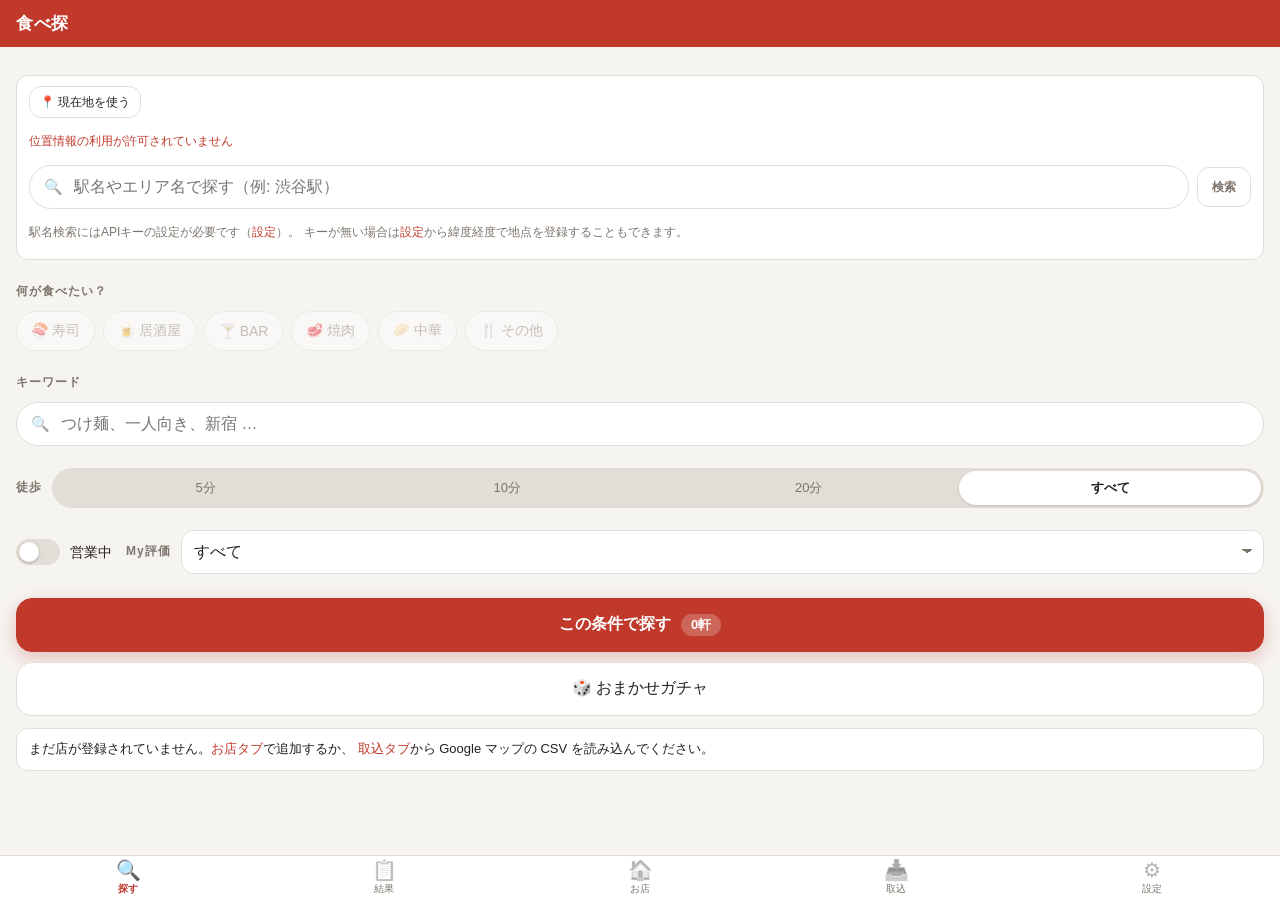
==== index.html @ f6c7ba4b "駅名・エリア名検索を確実に効くようにし、優先されていることを明示 これまでの修正（GPSとのレースコンディション対策）はロジックとしては 正しかったが、それでも『駅名を入れても現在地のままになる』とい" ====
<!DOCTYPE html>
<html lang="ja">
<head>
<meta charset="utf-8">
<meta name="viewport" content="width=device-width,initial-scale=1,viewport-fit=cover">
<meta name="theme-color" content="#c0392b">
<title>食べ探</title>
<link rel="manifest" href="./manifest.webmanifest">
<link rel="icon" href="./icons/icon-192.png">
<link rel="apple-touch-icon" href="./icons/apple-touch-icon.png">
<meta name="mobile-web-app-capable" content="yes">
<link rel="stylesheet" href="./vendor/leaflet/leaflet.css">
<link rel="stylesheet" href="./css/style.css?v=33">
</head>
<body>

<header id="hdr">
  <h1>食べ探</h1>
  <span class="mini" id="hdr-info"></span>
</header>

<main id="view"></main>

<nav id="nav"></nav>

<!-- 地図。CDN ではなく同梱しています（電波が悪くてもアプリが開けるように） -->
<script src="./vendor/leaflet/leaflet.js"></script>

<!-- 読み込み順に依存関係があります。並べ替えないでください。
     ファイルを足すときは、それを使う側より前に1行加えてください。

     ?v=NN は GitHub Pages（Fastly CDN）が Cache-Control: max-age=600 を
     返すため付けています。これが無いと、sw.js の CACHE 版を上げて
     「保存された表示を消して読み込み直す」を押しても、ブラウザが
     10分以内にキャッシュした古い JS をそのまま使い続けることがあります。
     JS を1つでも変更したら、sw.js の CACHE 番号とこの ?v= を同じ数字に
     そろえてください（上の style.css?v= も同様）。 -->
<script src="js/01-utils.js?v=33"></script>     <!-- 定数・日付・時刻・距離・正規化 -->
<script src="js/02-genres.js?v=33"></script>    <!-- ジャンル定義 -->
<script src="js/03-storage.js?v=33"></script>   <!-- 保存・読み込み・移行 -->
<script src="js/05-search.js?v=33"></script>    <!-- 検索の中核（距離・営業中・絞込・ルーレット） -->
<script src="js/06-router.js?v=33"></script>    <!-- 画面ルーター・共通パーツ -->
<script src="js/07-places.js?v=33"></script>    <!-- Places API 連携（05 の normHours / guessGenres を使う） -->
<script src="js/10-find.js?v=33"></script>      <!-- 探す -->
<script src="js/11-result.js?v=33"></script>    <!-- 結果（リスト／地図） -->
<script src="js/12-map.js?v=33"></script>       <!-- 地図の描画 -->
<script src="js/13-shop.js?v=33"></script>      <!-- お店の一覧・登録・編集 -->
<script src="js/14-import.js?v=33"></script>    <!-- Takeout CSV の取り込み -->
<script src="js/15-settings.js?v=33"></script>  <!-- 設定 -->
<script src="js/16-share.js?v=33"></script>     <!-- 共有シートからの登録 -->
<script src="js/20-boot.js?v=33"></script>      <!-- 起動 -->
</body>
</html>
---- vendor/leaflet/leaflet.css ----
/* required styles */

.leaflet-pane,
.leaflet-tile,
.leaflet-marker-icon,
.leaflet-marker-shadow,
.leaflet-tile-container,
.leaflet-pane > svg,
.leaflet-pane > canvas,
.leaflet-zoom-box,
.leaflet-image-layer,
.leaflet-layer {
	position: absolute;
	left: 0;
	top: 0;
	}
.leaflet-container {
	overflow: hidden;
	}
.leaflet-tile,
.leaflet-marker-icon,
.leaflet-marker-shadow {
	-webkit-user-select: none;
	   -moz-user-select: none;
	        user-select: none;
	  -webkit-user-drag: none;
	}
/* Prevents IE11 from highlighting tiles in blue */
.leaflet-tile::selection {
	background: transparent;
}
/* Safari renders non-retina tile on retina better with this, but Chrome is worse */
.leaflet-safari .leaflet-tile {
	image-rendering: -webkit-optimize-contrast;
	}
/* hack that prevents hw layers "stretching" when loading new tiles */
.leaflet-safari .leaflet-tile-container {
	width: 1600px;
	height: 1600px;
	-webkit-transform-origin: 0 0;
	}
.leaflet-marker-icon,
.leaflet-marker-shadow {
	display: block;
	}
/* .leaflet-container svg: reset svg max-width decleration shipped in Joomla! (joomla.org) 3.x */
/* .leaflet-container img: map is broken in FF if you have max-width: 100% on tiles */
.leaflet-container .leaflet-overlay-pane svg {
	max-width: none !important;
	max-height: none !important;
	}
.leaflet-container .leaflet-marker-pane img,
.leaflet-container .leaflet-shadow-pane img,
.leaflet-container .leaflet-tile-pane img,
.leaflet-container img.leaflet-image-layer,
.leaflet-container .leaflet-tile {
	max-width: none !important;
	max-height: none !important;
	width: auto;
	padding: 0;
	}

.leaflet-container img.leaflet-tile {
	/* See: https://bugs.chromium.org/p/chromium/issues/detail?id=600120 */
	mix-blend-mode: plus-lighter;
}

.leaflet-container.leaflet-touch-zoom {
	-ms-touch-action: pan-x pan-y;
	touch-action: pan-x pan-y;
	}
.leaflet-container.leaflet-touch-drag {
	-ms-touch-action: pinch-zoom;
	/* Fallback for FF which doesn't support pinch-zoom */
	touch-action: none;
	touch-action: pinch-zoom;
}
.leaflet-container.leaflet-touch-drag.leaflet-touch-zoom {
	-ms-touch-action: none;
	touch-action: none;
}
.leaflet-container {
	-webkit-tap-highlight-color: transparent;
}
.leaflet-container a {
	-webkit-tap-highlight-color: rgba(51, 181, 229, 0.4);
}
.leaflet-tile {
	filter: inherit;
	visibility: hidden;
	}
.leaflet-tile-loaded {
	visibility: inherit;
	}
.leaflet-zoom-box {
	width: 0;
	height: 0;
	-moz-box-sizing: border-box;
	     box-sizing: border-box;
	z-index: 800;
	}
/* workaround for https://bugzilla.mozilla.org/show_bug.cgi?id=888319 */
.leaflet-overlay-pane svg {
	-moz-user-select: none;
	}

.leaflet-pane         { z-index: 400; }

.leaflet-tile-pane    { z-index: 200; }
.leaflet-overlay-pane { z-index: 400; }
.leaflet-shadow-pane  { z-index: 500; }
.leaflet-marker-pane  { z-index: 600; }
.leaflet-tooltip-pane   { z-index: 650; }
.leaflet-popup-pane   { z-index: 700; }

.leaflet-map-pane canvas { z-index: 100; }
.leaflet-map-pane svg    { z-index: 200; }

.leaflet-vml-shape {
	width: 1px;
	height: 1px;
	}
.lvml {
	behavior: url(#default#VML);
	display: inline-block;
	position: absolute;
	}


/* control positioning */

.leaflet-control {
	position: relative;
	z-index: 800;
	pointer-events: visiblePainted; /* IE 9-10 doesn't have auto */
	pointer-events: auto;
	}
.leaflet-top,
.leaflet-bottom {
	position: absolute;
	z-index: 1000;
	pointer-events: none;
	}
.leaflet-top {
	top: 0;
	}
.leaflet-right {
	right: 0;
	}
.leaflet-bottom {
	bottom: 0;
	}
.leaflet-left {
	left: 0;
	}
.leaflet-control {
	float: left;
	clear: both;
	}
.leaflet-right .leaflet-control {
	float: right;
	}
.leaflet-top .leaflet-control {
	margin-top: 10px;
	}
.leaflet-bottom .leaflet-control {
	margin-bottom: 10px;
	}
.leaflet-left .leaflet-control {
	margin-left: 10px;
	}
.leaflet-right .leaflet-control {
	margin-right: 10px;
	}


/* zoom and fade animations */

.leaflet-fade-anim .leaflet-popup {
	opacity: 0;
	-webkit-transition: opacity 0.2s linear;
	   -moz-transition: opacity 0.2s linear;
	        transition: opacity 0.2s linear;
	}
.leaflet-fade-anim .leaflet-map-pane .leaflet-popup {
	opacity: 1;
	}
.leaflet-zoom-animated {
	-webkit-transform-origin: 0 0;
	    -ms-transform-origin: 0 0;
	        transform-origin: 0 0;
	}
svg.leaflet-zoom-animated {
	will-change: transform;
}

.leaflet-zoom-anim .leaflet-zoom-animated {
	-webkit-transition: -webkit-transform 0.25s cubic-bezier(0,0,0.25,1);
	   -moz-transition:    -moz-transform 0.25s cubic-bezier(0,0,0.25,1);
	        transition:         transform 0.25s cubic-bezier(0,0,0.25,1);
	}
.leaflet-zoom-anim .leaflet-tile,
.leaflet-pan-anim .leaflet-tile {
	-webkit-transition: none;
	   -moz-transition: none;
	        transition: none;
	}

.leaflet-zoom-anim .leaflet-zoom-hide {
	visibility: hidden;
	}


/* cursors */

.leaflet-interactive {
	cursor: pointer;
	}
.leaflet-grab {
	cursor: -webkit-grab;
	cursor:    -moz-grab;
	cursor:         grab;
	}
.leaflet-crosshair,
.leaflet-crosshair .leaflet-interactive {
	cursor: crosshair;
	}
.leaflet-popup-pane,
.leaflet-control {
	cursor: auto;
	}
.leaflet-dragging .leaflet-grab,
.leaflet-dragging .leaflet-grab .leaflet-interactive,
.leaflet-dragging .leaflet-marker-draggable {
	cursor: move;
	cursor: -webkit-grabbing;
	cursor:    -moz-grabbing;
	cursor:         grabbing;
	}

/* marker & overlays interactivity */
.leaflet-marker-icon,
.leaflet-marker-shadow,
.leaflet-image-layer,
.leaflet-pane > svg path,
.leaflet-tile-container {
	pointer-events: none;
	}

.leaflet-marker-icon.leaflet-interactive,
.leaflet-image-layer.leaflet-interactive,
.leaflet-pane > svg path.leaflet-interactive,
svg.leaflet-image-layer.leaflet-interactive path {
	pointer-events: visiblePainted; /* IE 9-10 doesn't have auto */
	pointer-events: auto;
	}

/* visual tweaks */

.leaflet-container {
	background: #ddd;
	outline-offset: 1px;
	}
.leaflet-container a {
	color: #0078A8;
	}
.leaflet-zoom-box {
	border: 2px dotted #38f;
	background: rgba(255,255,255,0.5);
	}


/* general typography */
.leaflet-container {
	font-family: "Helvetica Neue", Arial, Helvetica, sans-serif;
	font-size: 12px;
	font-size: 0.75rem;
	line-height: 1.5;
	}


/* general toolbar styles */

.leaflet-bar {
	box-shadow: 0 1px 5px rgba(0,0,0,0.65);
	border-radius: 4px;
	}
.leaflet-bar a {
	background-color: #fff;
	border-bottom: 1px solid #ccc;
	width: 26px;
	height: 26px;
	line-height: 26px;
	display: block;
	text-align: center;
	text-decoration: none;
	color: black;
	}
.leaflet-bar a,
.leaflet-control-layers-toggle {
	background-position: 50% 50%;
	background-repeat: no-repeat;
	display: block;
	}
.leaflet-bar a:hover,
.leaflet-bar a:focus {
	background-color: #f4f4f4;
	}
.leaflet-bar a:first-child {
	border-top-left-radius: 4px;
	border-top-right-radius: 4px;
	}
.leaflet-bar a:last-child {
	border-bottom-left-radius: 4px;
	border-bottom-right-radius: 4px;
	border-bottom: none;
	}
.leaflet-bar a.leaflet-disabled {
	cursor: default;
	background-color: #f4f4f4;
	color: #bbb;
	}

.leaflet-touch .leaflet-bar a {
	width: 30px;
	height: 30px;
	line-height: 30px;
	}
.leaflet-touch .leaflet-bar a:first-child {
	border-top-left-radius: 2px;
	border-top-right-radius: 2px;
	}
.leaflet-touch .leaflet-bar a:last-child {
	border-bottom-left-radius: 2px;
	border-bottom-right-radius: 2px;
	}

/* zoom control */

.leaflet-control-zoom-in,
.leaflet-control-zoom-out {
	font: bold 18px 'Lucida Console', Monaco, monospace;
	text-indent: 1px;
	}

.leaflet-touch .leaflet-control-zoom-in, .leaflet-touch .leaflet-control-zoom-out  {
	font-size: 22px;
	}


/* layers control */

.leaflet-control-layers {
	box-shadow: 0 1px 5px rgba(0,0,0,0.4);
	background: #fff;
	border-radius: 5px;
	}
.leaflet-control-layers-toggle {
	background-image: url(images/layers.png);
	width: 36px;
	height: 36px;
	}
.leaflet-retina .leaflet-control-layers-toggle {
	background-image: url(images/layers-2x.png);
	background-size: 26px 26px;
	}
.leaflet-touch .leaflet-control-layers-toggle {
	width: 44px;
	height: 44px;
	}
.leaflet-control-layers .leaflet-control-layers-list,
.leaflet-control-layers-expanded .leaflet-control-layers-toggle {
	display: none;
	}
.leaflet-control-layers-expanded .leaflet-control-layers-list {
	display: block;
	position: relative;
	}
.leaflet-control-layers-expanded {
	padding: 6px 10px 6px 6px;
	color: #333;
	background: #fff;
	}
.leaflet-control-layers-scrollbar {
	overflow-y: scroll;
	overflow-x: hidden;
	padding-right: 5px;
	}
.leaflet-control-layers-selector {
	margin-top: 2px;
	position: relative;
	top: 1px;
	}
.leaflet-control-layers label {
	display: block;
	font-size: 13px;
	font-size: 1.08333em;
	}
.leaflet-control-layers-separator {
	height: 0;
	border-top: 1px solid #ddd;
	margin: 5px -10px 5px -6px;
	}

/* Default icon URLs */
.leaflet-default-icon-path { /* used only in path-guessing heuristic, see L.Icon.Default */
	background-image: url(images/marker-icon.png);
	}


/* attribution and scale controls */

.leaflet-container .leaflet-control-attribution {
	background: #fff;
	background: rgba(255, 255, 255, 0.8);
	margin: 0;
	}
.leaflet-control-attribution,
.leaflet-control-scale-line {
	padding: 0 5px;
	color: #333;
	line-height: 1.4;
	}
.leaflet-control-attribution a {
	text-decoration: none;
	}
.leaflet-control-attribution a:hover,
.leaflet-control-attribution a:focus {
	text-decoration: underline;
	}
.leaflet-attribution-flag {
	display: inline !important;
	vertical-align: baseline !important;
	width: 1em;
	height: 0.6669em;
	}
.leaflet-left .leaflet-control-scale {
	margin-left: 5px;
	}
.leaflet-bottom .leaflet-control-scale {
	margin-bottom: 5px;
	}
.leaflet-control-scale-line {
	border: 2px solid #777;
	border-top: none;
	line-height: 1.1;
	padding: 2px 5px 1px;
	white-space: nowrap;
	-moz-box-sizing: border-box;
	     box-sizing: border-box;
	background: rgba(255, 255, 255, 0.8);
	text-shadow: 1px 1px #fff;
	}
.leaflet-control-scale-line:not(:first-child) {
	border-top: 2px solid #777;
	border-bottom: none;
	margin-top: -2px;
	}
.leaflet-control-scale-line:not(:first-child):not(:last-child) {
	border-bottom: 2px solid #777;
	}

.leaflet-touch .leaflet-control-attribution,
.leaflet-touch .leaflet-control-layers,
.leaflet-touch .leaflet-bar {
	box-shadow: none;
	}
.leaflet-touch .leaflet-control-layers,
.leaflet-touch .leaflet-bar {
	border: 2px solid rgba(0,0,0,0.2);
	background-clip: padding-box;
	}


/* popup */

.leaflet-popup {
	position: absolute;
	text-align: center;
	margin-bottom: 20px;
	}
.leaflet-popup-content-wrapper {
	padding: 1px;
	text-align: left;
	border-radius: 12px;
	}
.leaflet-popup-content {
	margin: 13px 24px 13px 20px;
	line-height: 1.3;
	font-size: 13px;
	font-size: 1.08333em;
	min-height: 1px;
	}
.leaflet-popup-content p {
	margin: 17px 0;
	margin: 1.3em 0;
	}
.leaflet-popup-tip-container {
	width: 40px;
	height: 20px;
	position: absolute;
	left: 50%;
	margin-top: -1px;
	margin-left: -20px;
	overflow: hidden;
	pointer-events: none;
	}
.leaflet-popup-tip {
	width: 17px;
	height: 17px;
	padding: 1px;

	margin: -10px auto 0;
	pointer-events: auto;

	-webkit-transform: rotate(45deg);
	   -moz-transform: rotate(45deg);
	    -ms-transform: rotate(45deg);
	        transform: rotate(45deg);
	}
.leaflet-popup-content-wrapper,
.leaflet-popup-tip {
	background: white;
	color: #333;
	box-shadow: 0 3px 14px rgba(0,0,0,0.4);
	}
.leaflet-container a.leaflet-popup-close-button {
	position: absolute;
	top: 0;
	right: 0;
	border: none;
	text-align: center;
	width: 24px;
	height: 24px;
	font: 16px/24px Tahoma, Verdana, sans-serif;
	color: #757575;
	text-decoration: none;
	background: transparent;
	}
.leaflet-container a.leaflet-popup-close-button:hover,
.leaflet-container a.leaflet-popup-close-button:focus {
	color: #585858;
	}
.leaflet-popup-scrolled {
	overflow: auto;
	}

.leaflet-oldie .leaflet-popup-content-wrapper {
	-ms-zoom: 1;
	}
.leaflet-oldie .leaflet-popup-tip {
	width: 24px;
	margin: 0 auto;

	-ms-filter: "progid:DXImageTransform.Microsoft.Matrix(M11=0.70710678, M12=0.70710678, M21=-0.70710678, M22=0.70710678)";
	filter: progid:DXImageTransform.Microsoft.Matrix(M11=0.70710678, M12=0.70710678, M21=-0.70710678, M22=0.70710678);
	}

.leaflet-oldie .leaflet-control-zoom,
.leaflet-oldie .leaflet-control-layers,
.leaflet-oldie .leaflet-popup-content-wrapper,
.leaflet-oldie .leaflet-popup-tip {
	border: 1px solid #999;
	}


/* div icon */

.leaflet-div-icon {
	background: #fff;
	border: 1px solid #666;
	}


/* Tooltip */
/* Base styles for the element that has a tooltip */
.leaflet-tooltip {
	position: absolute;
	padding: 6px;
	background-color: #fff;
	border: 1px solid #fff;
	border-radius: 3px;
	color: #222;
	white-space: nowrap;
	-webkit-user-select: none;
	-moz-user-select: none;
	-ms-user-select: none;
	user-select: none;
	pointer-events: none;
	box-shadow: 0 1px 3px rgba(0,0,0,0.4);
	}
.leaflet-tooltip.leaflet-interactive {
	cursor: pointer;
	pointer-events: auto;
	}
.leaflet-tooltip-top:before,
.leaflet-tooltip-bottom:before,
.leaflet-tooltip-left:before,
.leaflet-tooltip-right:before {
	position: absolute;
	pointer-events: none;
	border: 6px solid transparent;
	background: transparent;
	content: "";
	}

/* Directions */

.leaflet-tooltip-bottom {
	margin-top: 6px;
}
.leaflet-tooltip-top {
	margin-top: -6px;
}
.leaflet-tooltip-bottom:before,
.leaflet-tooltip-top:before {
	left: 50%;
	margin-left: -6px;
	}
.leaflet-tooltip-top:before {
	bottom: 0;
	margin-bottom: -12px;
	border-top-color: #fff;
	}
.leaflet-tooltip-bottom:before {
	top: 0;
	margin-top: -12px;
	margin-left: -6px;
	border-bottom-color: #fff;
	}
.leaflet-tooltip-left {
	margin-left: -6px;
}
.leaflet-tooltip-right {
	margin-left: 6px;
}
.leaflet-tooltip-left:before,
.leaflet-tooltip-right:before {
	top: 50%;
	margin-top: -6px;
	}
.leaflet-tooltip-left:before {
	right: 0;
	margin-right: -12px;
	border-left-color: #fff;
	}
.leaflet-tooltip-right:before {
	left: 0;
	margin-left: -12px;
	border-right-color: #fff;
	}

/* Printing */

@media print {
	/* Prevent printers from removing background-images of controls. */
	.leaflet-control {
		-webkit-print-color-adjust: exact;
		print-color-adjust: exact;
		}
	}
---- css/style.css ----
/* ============================================================
   食べ探 — スマホ縦持ちを前提にした見た目
   ============================================================ */
:root{
  --bg:#f6f4f1;  --card:#fff;   --line:#e2ddd6;  --ink:#25201c;
  --sub:#7d746b;  --acc:#c0392b;  --acc-w:#fbeceb;
  --ok:#2e7d52;   --warn:#b06a00; --na:#9a938b;
  --r:12px;  --tap:44px;
}
@media (prefers-color-scheme: dark){
  :root{
    --bg:#17140f;  --card:#221e19;  --line:#3a342c;  --ink:#f0ebe4;
    --sub:#a49a8e;  --acc:#e8604f;  --acc-w:#3a1f1b;
    --ok:#5cbd8a;   --warn:#d9973a; --na:#7d746b;
  }
}
*{ box-sizing:border-box; -webkit-tap-highlight-color:transparent; }
html,body{ margin:0; padding:0; }
body{
  background:var(--bg); color:var(--ink);
  font:15px/1.6 -apple-system,'Hiragino Kaku Gothic ProN','Noto Sans JP','Yu Gothic UI',sans-serif;
  padding-bottom:calc(64px + env(safe-area-inset-bottom));
}

/* ---------- ヘッダ ---------- */
#hdr{
  position:sticky; top:0; z-index:20;
  display:flex; align-items:baseline; gap:10px;
  padding:calc(10px + env(safe-area-inset-top)) 16px 10px;
  background:var(--acc); color:#fff;
}
#hdr h1{ margin:0; font-size:17px; letter-spacing:.04em; }
#hdr .mini{ color:#ffffffcc; }

/* ---------- 下部タブ ---------- */
#nav{
  position:fixed; left:0; right:0; bottom:0; z-index:20;
  display:flex; background:var(--card);
  border-top:1px solid var(--line);
  padding-bottom:env(safe-area-inset-bottom);
}
#nav button{
  flex:1; min-height:var(--tap);
  display:flex; flex-direction:column; align-items:center; justify-content:center; gap:2px;
  border:0; background:none; color:var(--sub); font-size:10px; cursor:pointer;
}
#nav button i{ font-style:normal; font-size:20px; line-height:1; filter:grayscale(1); opacity:.55; }
#nav button.on{ color:var(--acc); font-weight:700; }
#nav button.on i{ filter:none; opacity:1; }

/* ---------- 余白・並び ---------- */
.pad{ padding:16px; }
.row{ display:flex; align-items:center; }
.row.between{ justify-content:space-between; }
.row.gap{ gap:8px; }
.mb{ margin-bottom:12px; } .mt{ margin-top:12px; } .mt2{ margin-top:28px; }
.right{ text-align:right; }
h2{ font-size:19px; margin:0 0 4px; }
h3{ font-size:14px; margin:0 0 6px; color:var(--sub); font-weight:700; }
.mini{ font-size:12px; color:var(--sub); font-weight:400; }
.na{ color:var(--na); }
p{ margin:6px 0; }

/* ---------- ボタン ---------- */
button,.btn{
  min-height:var(--tap); padding:0 16px;
  border:1px solid var(--line); border-radius:var(--r);
  background:var(--card); color:var(--ink);
  font-size:14px; font-family:inherit; cursor:pointer;
  display:inline-flex; align-items:center; justify-content:center;
  text-decoration:none;
}
button:active,.btn:active{ transform:scale(.98); }
button.pri,.btn.pri{ background:var(--acc); border-color:var(--acc); color:#fff; font-weight:700; }
button.ghost{ background:none; border-color:transparent; color:var(--sub); }
button.danger{ color:var(--acc); border-color:var(--acc); }
button.sm{ min-height:32px; padding:0 10px; font-size:12px; }
a{ color:var(--acc); cursor:pointer; }

/* ---------- 入力 ---------- */
.lbl{ display:block; margin:16px 0 6px; font-size:13px; font-weight:700; }
.lbl .mini{ font-weight:400; margin-left:4px; }
.req{ color:var(--acc); font-size:11px; margin-left:4px; }
.fld{
  width:100%; min-height:var(--tap); padding:10px 12px;
  border:1px solid var(--line); border-radius:var(--r);
  background:var(--card); color:var(--ink);
  font-size:16px;                 /* 16px 未満だと iOS で自動ズームする */
  font-family:inherit;
}
.fld.sm{ flex:1; min-width:0; }
textarea.fld{ min-height:80px; resize:vertical; line-height:1.6; }
select.fld{ appearance:none; padding-right:28px;
  background-image:linear-gradient(45deg,transparent 50%,var(--sub) 50%),
                   linear-gradient(135deg,var(--sub) 50%,transparent 50%);
  background-position:calc(100% - 16px) 50%, calc(100% - 11px) 50%;
  background-size:5px 5px,5px 5px; background-repeat:no-repeat; }

/* ---------- カード ---------- */
.cards{ display:flex; flex-direction:column; gap:8px; }
.card{
  padding:12px 14px; border:1px solid var(--line); border-radius:var(--r);
  background:var(--card); cursor:pointer;
}
.card b{ font-size:15px; }
.clip{ overflow:hidden; text-overflow:ellipsis; white-space:nowrap; }

/* ---------- タグ・チップ ---------- */
.tags{ display:flex; flex-wrap:wrap; gap:4px; margin-top:4px; }
.tag{
  font-size:11px; padding:2px 8px; border-radius:99px;
  background:var(--acc-w); color:var(--acc); white-space:nowrap;
}
.tag.alt{ background:var(--line); color:var(--sub); }
.tag.na{ background:none; border:1px dashed var(--na); color:var(--na); }

.chips{ display:flex; flex-wrap:wrap; gap:6px; }
.chip{
  min-height:36px; padding:0 12px; font-size:13px;
  border-radius:99px; border:1px solid var(--line); background:var(--card); color:var(--sub);
}
.chip.on{ background:var(--acc); border-color:var(--acc); color:#fff; font-weight:700; }

/* ---------- ★ ----------
   ★は必ず横一列に並べる（スマホで縦に折り返した実例があるため、
   inline-flex と nowrap で明示的に固定している） */
.stars{
  color:#e8a33d; letter-spacing:1px; white-space:nowrap;
  display:inline-flex; align-items:center; flex-wrap:nowrap; line-height:1;
}
.stars .off,.stars.off{ color:var(--line); }
.stars.pick b{ font-size:26px; cursor:pointer; padding:0 1px; font-weight:400; }
.stars.pick b.off{ color:var(--line); }

/* ---------- 定義リスト ---------- */
.kv{ border-top:1px solid var(--line); margin-top:8px; }
.kv > div{
  display:flex; gap:12px; padding:9px 2px;
  border-bottom:1px solid var(--line); font-size:14px;
}
.kv > div > span:first-child{ flex:0 0 88px; color:var(--sub); font-size:13px; }

/* ---------- 注記・空状態 ---------- */
.note{
  padding:10px 12px; border-radius:var(--r); font-size:13px;
  background:var(--card); border:1px solid var(--line);
}
.note.warn{ background:var(--acc-w); border-color:transparent; color:var(--acc); }
.empty{ padding:48px 16px; text-align:center; color:var(--sub); }

/* ---------- 探す・結果 ---------- */
.grow{ flex:1; }
.sw{ display:flex; align-items:center; gap:8px; min-height:var(--tap); font-size:14px; cursor:pointer; white-space:nowrap; }
.sw input{ width:20px; height:20px; accent-color:var(--acc); flex:0 0 auto; }
/* 「営業中」と「My評価」を同列に。狭い画面ではチェックボックス側を優先して詰める */
.cond-row{ flex-wrap:wrap; }
.cond-row .sw{ flex:0 0 auto; }
.cond-row select.fld{ min-width:130px; }

.chip b{ margin-left:5px; font-size:11px; opacity:.7; font-weight:400; }
.chip.dim{ opacity:.42; }
.chip.on.dim{ opacity:1; }

.hit{ margin:18px 0 10px; font-size:14px; color:var(--sub); }
.hit b{ font-size:19px; color:var(--ink); margin:0 2px; }

.cond{ display:flex; flex-wrap:wrap; gap:4px; }

.subtabs{ display:flex; gap:4px; padding:3px; border-radius:var(--r); background:var(--line); }
.subtabs button{ flex:1; min-height:36px; border:0; background:none; color:var(--sub); font-size:13px; }
.subtabs button.on{ background:var(--card); color:var(--ink); font-weight:700; border-radius:9px; }

.dist{ font-size:13px; color:var(--sub); white-space:nowrap; margin-left:8px; }
.station{ margin:2px 0 0; }
.map{ height:60vh; min-height:320px; margin-top:12px; border-radius:var(--r); overflow:hidden;
      border:1px solid var(--line); background:var(--card); }

.pick{ padding:22px 18px; margin-top:8px; text-align:center;
       border:2px solid var(--acc); border-radius:var(--r); background:var(--card); }
.pick > b{ display:block; font-size:22px; margin-bottom:10px; }
.pick .tags{ justify-content:center; }

/* 営業状態 */
.tag.open{ background:#e4f3ea; color:var(--ok); }
.tag.closed{ background:var(--line); color:var(--sub); }
.tag.soon{ background:#fdf0dc; color:var(--warn); }
@media (prefers-color-scheme: dark){
  .tag.open{ background:#1d3a2b; }
  .tag.soon{ background:#3a2c14; }
}
.note.ok{ border-color:var(--ok); }
/* 起点の切替（探す画面）専用。常に表示し、2行にコンパクトへ収める：
   1行目＝現在地ボタン＋登録地点の選択欄、2行目＝駅名やエリア名の検索欄 */
.origin-pick{ display:flex; flex-direction:column; gap:8px; }
.origin-pick .row{ gap:8px; }
.origin-pick .row button{ flex:0 0 auto; white-space:nowrap; }
.origin-pick .row button.on{ background:var(--acc); border-color:var(--acc); color:#fff; font-weight:700; }
.origin-pick .row select.fld{ flex:1; min-width:0; }
.origin-pick form.search{ display:flex; align-items:center; gap:8px; margin:0; }
.origin-pick form.search .fld{ flex:1; }
.origin-pick form.search button[type="submit"]{
  flex:0 0 auto; min-height:40px; padding:0 14px;
  border:1.5px solid var(--line); background:var(--card); color:var(--sub); font-weight:700;
}
/* 駅名・エリア名を入力している間（まだ検索前）も、検索結果が起点に
   なったあと（form.search.on）も、赤く強調して「ここが優先される」
   ことをひと目でわかるようにする */
.origin-pick form.search input:not(:placeholder-shown),
.origin-pick form.search.on input{
  background:var(--acc-w); border-color:var(--acc); color:var(--acc); font-weight:700;
}
.origin-pick form.search input:not(:placeholder-shown) ~ button[type="submit"],
.origin-pick form.search.on button[type="submit"]{
  background:var(--acc); border-color:var(--acc); color:#fff;
}

/* ---------- 地図のピン ----------
   伝統的な「しずく形」はそのまま使いつつ、営業状態の色を全体に敷いて
   一目で分かるようにし、中央に白い円バッジを置いてジャンルの絵文字を
   くっきり見せる（しずく本体の色がどれだけ濃くても絵文字が埋もれない）。
   出現時に小さくポップするアニメーションを付けて、置かれた感を出す。 */
.pin{
  width:34px; height:34px; border-radius:50% 50% 50% 4px;
  transform:rotate(-45deg) scale(0);
  display:flex; align-items:center; justify-content:center;
  background:var(--pin-c, var(--na));
  box-shadow:0 3px 10px rgba(0,0,0,.32), inset 0 1px 2px rgba(255,255,255,.4);
  animation:pin-pop .32s cubic-bezier(.34,1.56,.64,1) both;
}
.pin .pin-dot{
  width:22px; height:22px; border-radius:50%;
  display:flex; align-items:center; justify-content:center;
  background:var(--card);
  box-shadow:0 1px 3px rgba(0,0,0,.22);
  transform:rotate(45deg);
  font-size:14px; line-height:1;
}
.pin.open{ --pin-c:var(--ok); }
.pin.closed{ --pin-c:var(--na); opacity:.6; }
.pin.unknown{ --pin-c:var(--sub); }
@keyframes pin-pop{
  from{ transform:rotate(-45deg) scale(0); }
  60%{  transform:rotate(-45deg) scale(1.12); }
  to{   transform:rotate(-45deg) scale(1); }
}

/* 現在地（起点）のピン。常時ふわっと広がる輪で「ここにいる」感を出す */
.pin.here{
  width:20px; height:20px; border-radius:50%; transform:none; animation:none;
  background:radial-gradient(circle at 34% 30%, #6d9bf2, #2f6fe0 72%);
  border:3px solid #fff;
  box-shadow:0 2px 8px rgba(0,0,0,.32);
  position:relative;
}
.pin.here::after{
  content:''; position:absolute; inset:-11px; border-radius:50%;
  border:2px solid #2f6fe0;
  animation:pin-here-pulse 2.4s ease-out infinite;
}
@keyframes pin-here-pulse{
  0%{   transform:scale(.3); opacity:.6; }
  100%{ transform:scale(1.7); opacity:0; }
}
@media (prefers-reduced-motion: reduce){
  .pin{ animation:none; transform:rotate(-45deg); }
  .pin.here::after{ animation:none; display:none; }
}
.leaflet-popup-content .pop b{ font-size:14px; }
.leaflet-popup-content .poprow{ display:flex; gap:12px; margin-top:6px; }
.leaflet-container{ font:inherit; background:var(--bg); }

/* ---------- 取り込み ---------- */
ol.steps{ margin:8px 0; padding-left:22px; font-size:14px; }
ol.steps li{ margin:4px 0; }

.tag.new{ background:var(--acc); color:#fff; }
.tag.list{ background:none; border:1px solid var(--line); color:var(--sub); }
/* 外部リンク（Googleマップ・食べログ・経路）のタグ。タップしやすい高さを確保 */
.tag.lnk{
  background:var(--card); border:1px solid var(--acc); color:var(--acc);
  min-height:40px; padding:6px 16px; font-size:13px; font-weight:700;
  display:inline-flex; align-items:center; text-decoration:none;
}
.tag.lnk:active{ background:var(--acc-w); }

/* 結果画面の「条件を変える」。ここから検索条件を見直せることが一目でわかるよう、
   丸い枠でくっきり囲んで強調する */
button.cond-edit{
  border:2px solid var(--acc); border-radius:999px;
  background:var(--acc-w); color:var(--acc); font-weight:700;
  padding:0 16px; min-height:40px; font-size:13px; white-space:nowrap;
}
button.cond-edit:active{ background:var(--acc); color:#fff; }
.card.off{ opacity:.45; }
.card .sw{ min-height:0; gap:8px; }

.cand{
  display:flex; flex-direction:column; gap:2px;
  margin-top:6px; padding:10px 12px; cursor:pointer;
  border:1px solid var(--line); border-radius:var(--r); background:var(--bg);
}
.cand:active{ background:var(--acc-w); }
.warnmsg{ color:var(--acc); white-space:pre-line; }
.okmsg{ color:var(--ok); font-weight:700; }
#api-test .ng{ color:var(--acc); white-space:pre-line; font-size:12px; }
button[disabled]{ opacity:.45; }

details summary{ cursor:pointer; padding:8px 0; color:var(--sub); }
details[open] summary{ color:var(--ink); }

/* ---------- 探す画面（スタイリッシュ版） ----------
   説明書きは置かず、小さな見出し・丸いセグメント・トグル・大きな主ボタンで組む。
   .find の中だけに効かせ、他の画面の見た目は変えない */
.find .fsec{ margin-top:22px; }
.find .flbl{ margin:0 0 10px; font-size:12px; font-weight:700; letter-spacing:.08em; color:var(--sub); }
.find .flbl.inline{ margin:0 10px 0 0; white-space:nowrap; }
.find .chips{ gap:8px; }
.find .chip{ min-height:40px; padding:0 14px; font-size:14px; }
.find .chip b{ font-size:11px; margin-left:6px; }
.find .search{ position:relative; }
.find .search .ico{ position:absolute; left:15px; top:50%; transform:translateY(-50%); font-size:15px; opacity:.55; pointer-events:none; }
.find .search .fld{ padding-left:44px; border-radius:999px; }
.find .cond-row{ display:flex; align-items:center; gap:14px; flex-wrap:wrap; }
.find .fsub{ display:flex; align-items:center; flex:1; min-width:210px; }
.find .seg{ display:flex; flex:1; padding:3px; border-radius:999px; background:var(--line); }
.find .seg button{ flex:1; min-height:34px; padding:0 6px; border:0; border-radius:999px; background:none; color:var(--sub); font-size:13px; white-space:nowrap; }
.find .seg button.on{ background:var(--card); color:var(--ink); font-weight:700; box-shadow:0 1px 3px rgba(0,0,0,.14); }
.find .note.ok{ border-radius:999px; padding:8px 16px; }

.toggle{ position:relative; display:inline-flex; align-items:center; gap:10px; min-height:var(--tap); cursor:pointer; font-size:14px; white-space:nowrap; }
.toggle input{ position:absolute; opacity:0; width:0; height:0; }
.toggle .track{ width:44px; height:26px; border-radius:999px; background:var(--line); position:relative; flex:0 0 auto; transition:background .2s; }
.toggle .track::after{ content:''; position:absolute; top:3px; left:3px; width:20px; height:20px; border-radius:50%; background:#fff; box-shadow:0 1px 3px rgba(0,0,0,.25); transition:left .2s; }
.toggle input:checked + .track{ background:var(--ok); }
.toggle input:checked + .track::after{ left:21px; }

.find .cta{ display:flex; flex-direction:column; gap:10px; margin-top:24px; }
.find .cta button.big{ min-height:54px; font-size:16px; border-radius:16px; }
.find .cta button.pri.big{ box-shadow:0 6px 18px rgba(192,57,43,.28); }
.find .cta button.outline{ background:var(--card); border:1.5px solid var(--line); color:var(--ink); }
.find .cnt{ margin-left:10px; padding:2px 10px; border-radius:999px; background:rgba(255,255,255,.22); font-size:13px; font-weight:700; }

/* ---------- トースト ---------- */
#toast{
  position:fixed; left:50%; bottom:calc(78px + env(safe-area-inset-bottom));
  transform:translate(-50%,8px); z-index:30;
  max-width:88vw; padding:10px 18px; border-radius:99px;
  background:#25201c; color:#fff; font-size:13px;
  box-shadow:0 8px 24px #0003;
  opacity:0; pointer-events:none; transition:opacity .2s, transform .2s;
}
#toast.on{ opacity:1; transform:translate(-50%,0); }
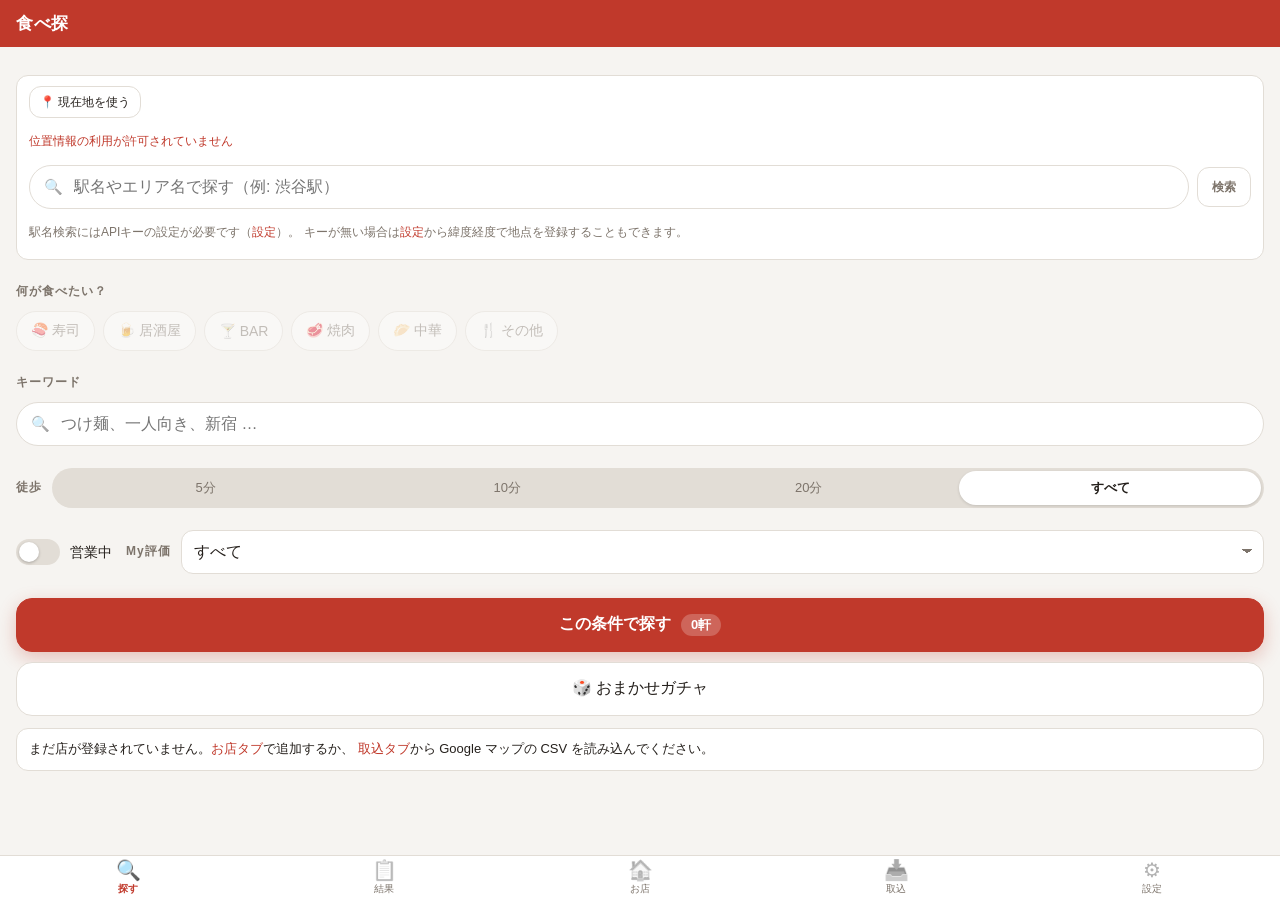
==== commit 4ca7d1a4: "お店詳細: 「位置」を「営業時間」に変更、食べログはURL不明なら非表示に - お店詳細の定義リストから緯度経度を表示する「位置」の項目を削除し、   代わりに「営業時間」（営業中／営業時間外／不明バ" ====
--- a/index.html
+++ b/index.html
@@ -10,7 +10,7 @@
 <link rel="apple-touch-icon" href="./icons/apple-touch-icon.png">
 <meta name="mobile-web-app-capable" content="yes">
 <link rel="stylesheet" href="./vendor/leaflet/leaflet.css">
-<link rel="stylesheet" href="./css/style.css?v=33">
+<link rel="stylesheet" href="./css/style.css?v=34">
 </head>
 <body>
 
@@ -35,19 +35,19 @@
      10分以内にキャッシュした古い JS をそのまま使い続けることがあります。
      JS を1つでも変更したら、sw.js の CACHE 番号とこの ?v= を同じ数字に
      そろえてください（上の style.css?v= も同様）。 -->
-<script src="js/01-utils.js?v=33"></script>     <!-- 定数・日付・時刻・距離・正規化 -->
-<script src="js/02-genres.js?v=33"></script>    <!-- ジャンル定義 -->
-<script src="js/03-storage.js?v=33"></script>   <!-- 保存・読み込み・移行 -->
-<script src="js/05-search.js?v=33"></script>    <!-- 検索の中核（距離・営業中・絞込・ルーレット） -->
-<script src="js/06-router.js?v=33"></script>    <!-- 画面ルーター・共通パーツ -->
-<script src="js/07-places.js?v=33"></script>    <!-- Places API 連携（05 の normHours / guessGenres を使う） -->
-<script src="js/10-find.js?v=33"></script>      <!-- 探す -->
-<script src="js/11-result.js?v=33"></script>    <!-- 結果（リスト／地図） -->
-<script src="js/12-map.js?v=33"></script>       <!-- 地図の描画 -->
-<script src="js/13-shop.js?v=33"></script>      <!-- お店の一覧・登録・編集 -->
-<script src="js/14-import.js?v=33"></script>    <!-- Takeout CSV の取り込み -->
-<script src="js/15-settings.js?v=33"></script>  <!-- 設定 -->
-<script src="js/16-share.js?v=33"></script>     <!-- 共有シートからの登録 -->
-<script src="js/20-boot.js?v=33"></script>      <!-- 起動 -->
+<script src="js/01-utils.js?v=34"></script>     <!-- 定数・日付・時刻・距離・正規化 -->
+<script src="js/02-genres.js?v=34"></script>    <!-- ジャンル定義 -->
+<script src="js/03-storage.js?v=34"></script>   <!-- 保存・読み込み・移行 -->
+<script src="js/05-search.js?v=34"></script>    <!-- 検索の中核（距離・営業中・絞込・ルーレット） -->
+<script src="js/06-router.js?v=34"></script>    <!-- 画面ルーター・共通パーツ -->
+<script src="js/07-places.js?v=34"></script>    <!-- Places API 連携（05 の normHours / guessGenres を使う） -->
+<script src="js/10-find.js?v=34"></script>      <!-- 探す -->
+<script src="js/11-result.js?v=34"></script>    <!-- 結果（リスト／地図） -->
+<script src="js/12-map.js?v=34"></script>       <!-- 地図の描画 -->
+<script src="js/13-shop.js?v=34"></script>      <!-- お店の一覧・登録・編集 -->
+<script src="js/14-import.js?v=34"></script>    <!-- Takeout CSV の取り込み -->
+<script src="js/15-settings.js?v=34"></script>  <!-- 設定 -->
+<script src="js/16-share.js?v=34"></script>     <!-- 共有シートからの登録 -->
+<script src="js/20-boot.js?v=34"></script>      <!-- 起動 -->
 </body>
 </html>
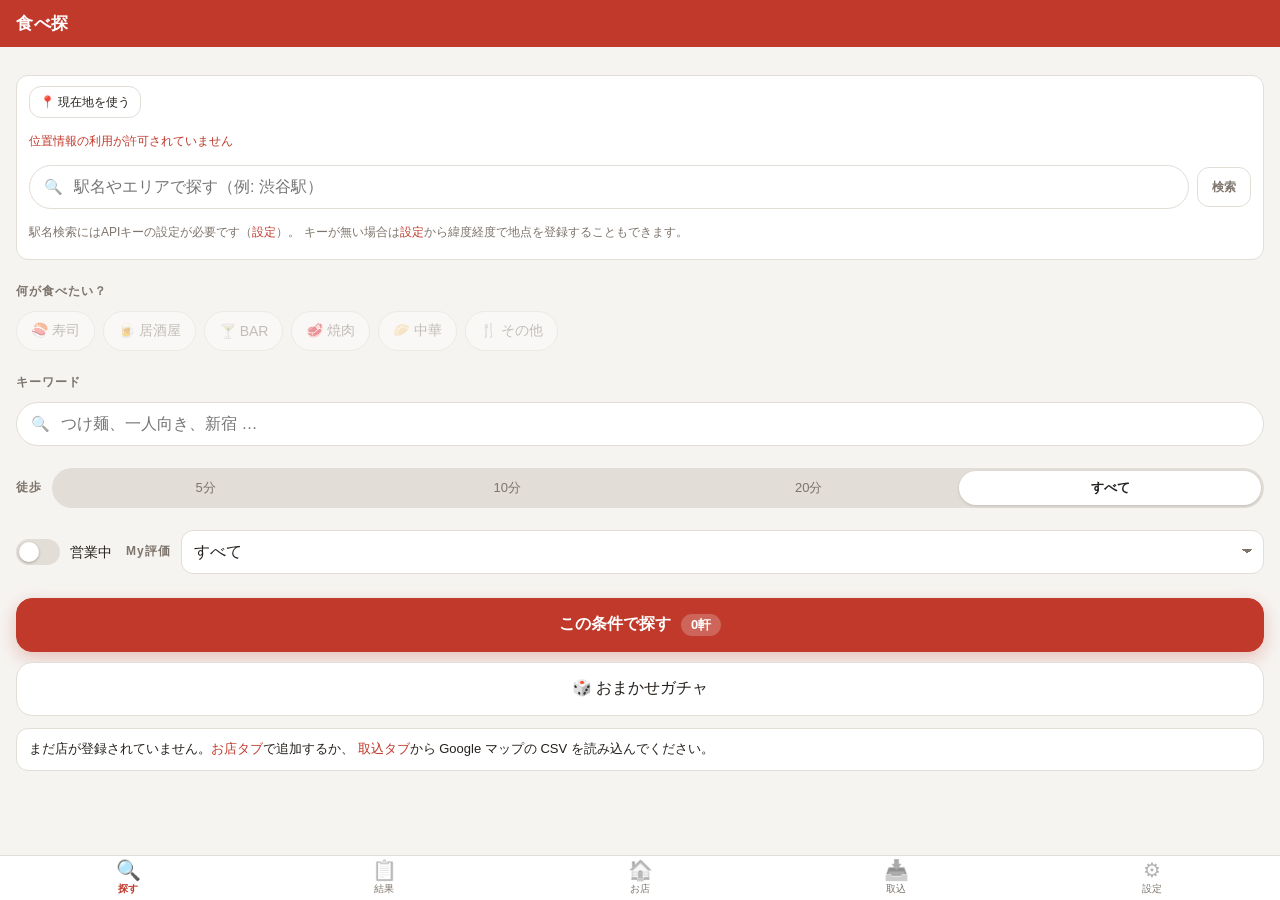
==== commit 7fbe07a9: "探す画面: 「駅名やエリア名で探す」を「駅名やエリアで探す」に変更 - 入力欄のplaceholder、APIキー未設定時のアラートメッセージを修正 - SW: meshi-v35  Co-Autho" ====
--- a/index.html
+++ b/index.html
@@ -10,7 +10,7 @@
 <link rel="apple-touch-icon" href="./icons/apple-touch-icon.png">
 <meta name="mobile-web-app-capable" content="yes">
 <link rel="stylesheet" href="./vendor/leaflet/leaflet.css">
-<link rel="stylesheet" href="./css/style.css?v=34">
+<link rel="stylesheet" href="./css/style.css?v=35">
 </head>
 <body>
 
@@ -35,19 +35,19 @@
      10分以内にキャッシュした古い JS をそのまま使い続けることがあります。
      JS を1つでも変更したら、sw.js の CACHE 番号とこの ?v= を同じ数字に
      そろえてください（上の style.css?v= も同様）。 -->
-<script src="js/01-utils.js?v=34"></script>     <!-- 定数・日付・時刻・距離・正規化 -->
-<script src="js/02-genres.js?v=34"></script>    <!-- ジャンル定義 -->
-<script src="js/03-storage.js?v=34"></script>   <!-- 保存・読み込み・移行 -->
-<script src="js/05-search.js?v=34"></script>    <!-- 検索の中核（距離・営業中・絞込・ルーレット） -->
-<script src="js/06-router.js?v=34"></script>    <!-- 画面ルーター・共通パーツ -->
-<script src="js/07-places.js?v=34"></script>    <!-- Places API 連携（05 の normHours / guessGenres を使う） -->
-<script src="js/10-find.js?v=34"></script>      <!-- 探す -->
-<script src="js/11-result.js?v=34"></script>    <!-- 結果（リスト／地図） -->
-<script src="js/12-map.js?v=34"></script>       <!-- 地図の描画 -->
-<script src="js/13-shop.js?v=34"></script>      <!-- お店の一覧・登録・編集 -->
-<script src="js/14-import.js?v=34"></script>    <!-- Takeout CSV の取り込み -->
-<script src="js/15-settings.js?v=34"></script>  <!-- 設定 -->
-<script src="js/16-share.js?v=34"></script>     <!-- 共有シートからの登録 -->
-<script src="js/20-boot.js?v=34"></script>      <!-- 起動 -->
+<script src="js/01-utils.js?v=35"></script>     <!-- 定数・日付・時刻・距離・正規化 -->
+<script src="js/02-genres.js?v=35"></script>    <!-- ジャンル定義 -->
+<script src="js/03-storage.js?v=35"></script>   <!-- 保存・読み込み・移行 -->
+<script src="js/05-search.js?v=35"></script>    <!-- 検索の中核（距離・営業中・絞込・ルーレット） -->
+<script src="js/06-router.js?v=35"></script>    <!-- 画面ルーター・共通パーツ -->
+<script src="js/07-places.js?v=35"></script>    <!-- Places API 連携（05 の normHours / guessGenres を使う） -->
+<script src="js/10-find.js?v=35"></script>      <!-- 探す -->
+<script src="js/11-result.js?v=35"></script>    <!-- 結果（リスト／地図） -->
+<script src="js/12-map.js?v=35"></script>       <!-- 地図の描画 -->
+<script src="js/13-shop.js?v=35"></script>      <!-- お店の一覧・登録・編集 -->
+<script src="js/14-import.js?v=35"></script>    <!-- Takeout CSV の取り込み -->
+<script src="js/15-settings.js?v=35"></script>  <!-- 設定 -->
+<script src="js/16-share.js?v=35"></script>     <!-- 共有シートからの登録 -->
+<script src="js/20-boot.js?v=35"></script>      <!-- 起動 -->
 </body>
 </html>
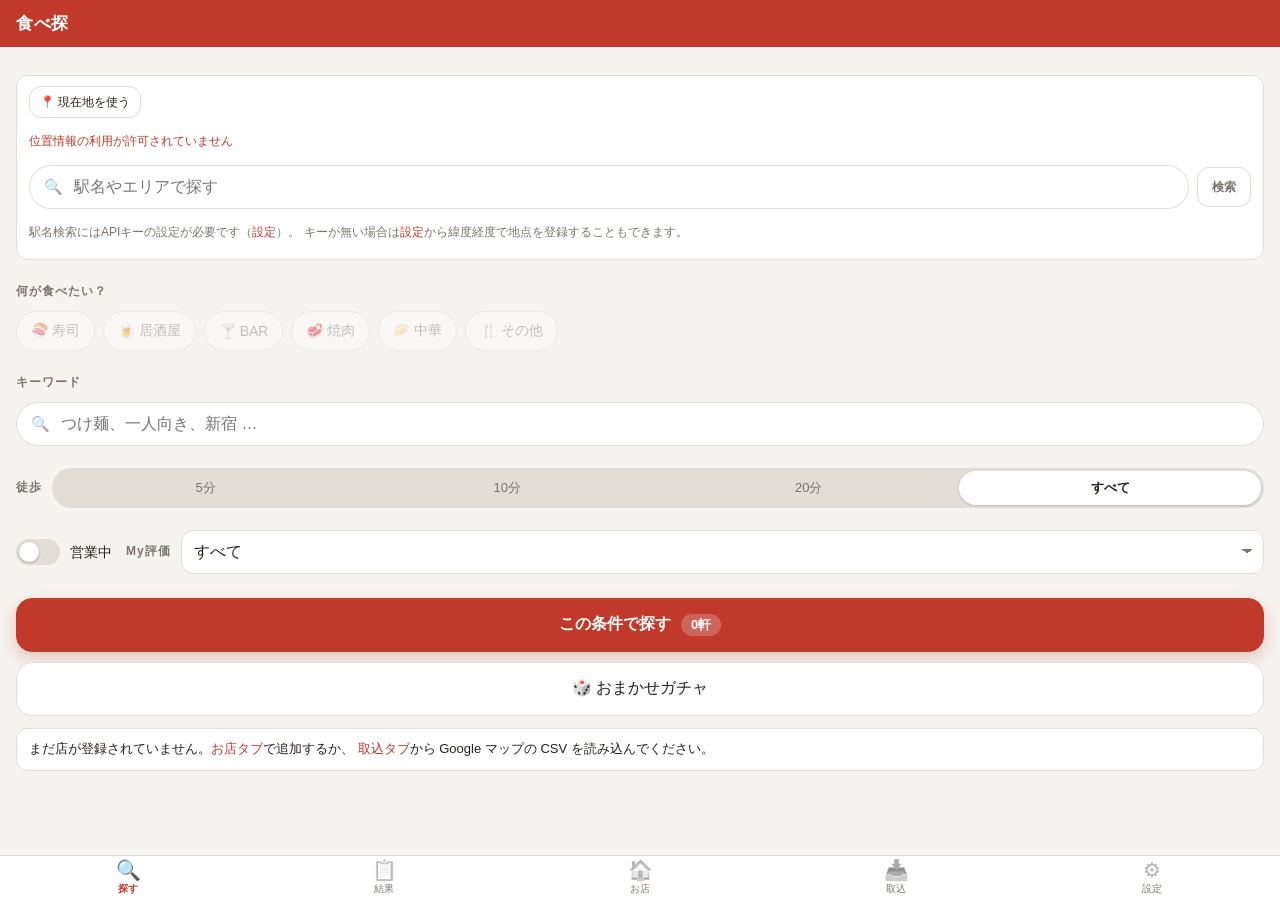
==== commit 26d7434b: "探す画面: 駅名検索欄のplaceholderから「（例: 渋谷駅）」を削除 - SW: meshi-v36  Co-Authored-By: Claude Sonnet 5 <noreply@ant" ====
--- a/index.html
+++ b/index.html
@@ -10,7 +10,7 @@
 <link rel="apple-touch-icon" href="./icons/apple-touch-icon.png">
 <meta name="mobile-web-app-capable" content="yes">
 <link rel="stylesheet" href="./vendor/leaflet/leaflet.css">
-<link rel="stylesheet" href="./css/style.css?v=35">
+<link rel="stylesheet" href="./css/style.css?v=36">
 </head>
 <body>
 
@@ -35,19 +35,19 @@
      10分以内にキャッシュした古い JS をそのまま使い続けることがあります。
      JS を1つでも変更したら、sw.js の CACHE 番号とこの ?v= を同じ数字に
      そろえてください（上の style.css?v= も同様）。 -->
-<script src="js/01-utils.js?v=35"></script>     <!-- 定数・日付・時刻・距離・正規化 -->
-<script src="js/02-genres.js?v=35"></script>    <!-- ジャンル定義 -->
-<script src="js/03-storage.js?v=35"></script>   <!-- 保存・読み込み・移行 -->
-<script src="js/05-search.js?v=35"></script>    <!-- 検索の中核（距離・営業中・絞込・ルーレット） -->
-<script src="js/06-router.js?v=35"></script>    <!-- 画面ルーター・共通パーツ -->
-<script src="js/07-places.js?v=35"></script>    <!-- Places API 連携（05 の normHours / guessGenres を使う） -->
-<script src="js/10-find.js?v=35"></script>      <!-- 探す -->
-<script src="js/11-result.js?v=35"></script>    <!-- 結果（リスト／地図） -->
-<script src="js/12-map.js?v=35"></script>       <!-- 地図の描画 -->
-<script src="js/13-shop.js?v=35"></script>      <!-- お店の一覧・登録・編集 -->
-<script src="js/14-import.js?v=35"></script>    <!-- Takeout CSV の取り込み -->
-<script src="js/15-settings.js?v=35"></script>  <!-- 設定 -->
-<script src="js/16-share.js?v=35"></script>     <!-- 共有シートからの登録 -->
-<script src="js/20-boot.js?v=35"></script>      <!-- 起動 -->
+<script src="js/01-utils.js?v=36"></script>     <!-- 定数・日付・時刻・距離・正規化 -->
+<script src="js/02-genres.js?v=36"></script>    <!-- ジャンル定義 -->
+<script src="js/03-storage.js?v=36"></script>   <!-- 保存・読み込み・移行 -->
+<script src="js/05-search.js?v=36"></script>    <!-- 検索の中核（距離・営業中・絞込・ルーレット） -->
+<script src="js/06-router.js?v=36"></script>    <!-- 画面ルーター・共通パーツ -->
+<script src="js/07-places.js?v=36"></script>    <!-- Places API 連携（05 の normHours / guessGenres を使う） -->
+<script src="js/10-find.js?v=36"></script>      <!-- 探す -->
+<script src="js/11-result.js?v=36"></script>    <!-- 結果（リスト／地図） -->
+<script src="js/12-map.js?v=36"></script>       <!-- 地図の描画 -->
+<script src="js/13-shop.js?v=36"></script>      <!-- お店の一覧・登録・編集 -->
+<script src="js/14-import.js?v=36"></script>    <!-- Takeout CSV の取り込み -->
+<script src="js/15-settings.js?v=36"></script>  <!-- 設定 -->
+<script src="js/16-share.js?v=36"></script>     <!-- 共有シートからの登録 -->
+<script src="js/20-boot.js?v=36"></script>      <!-- 起動 -->
 </body>
 </html>
